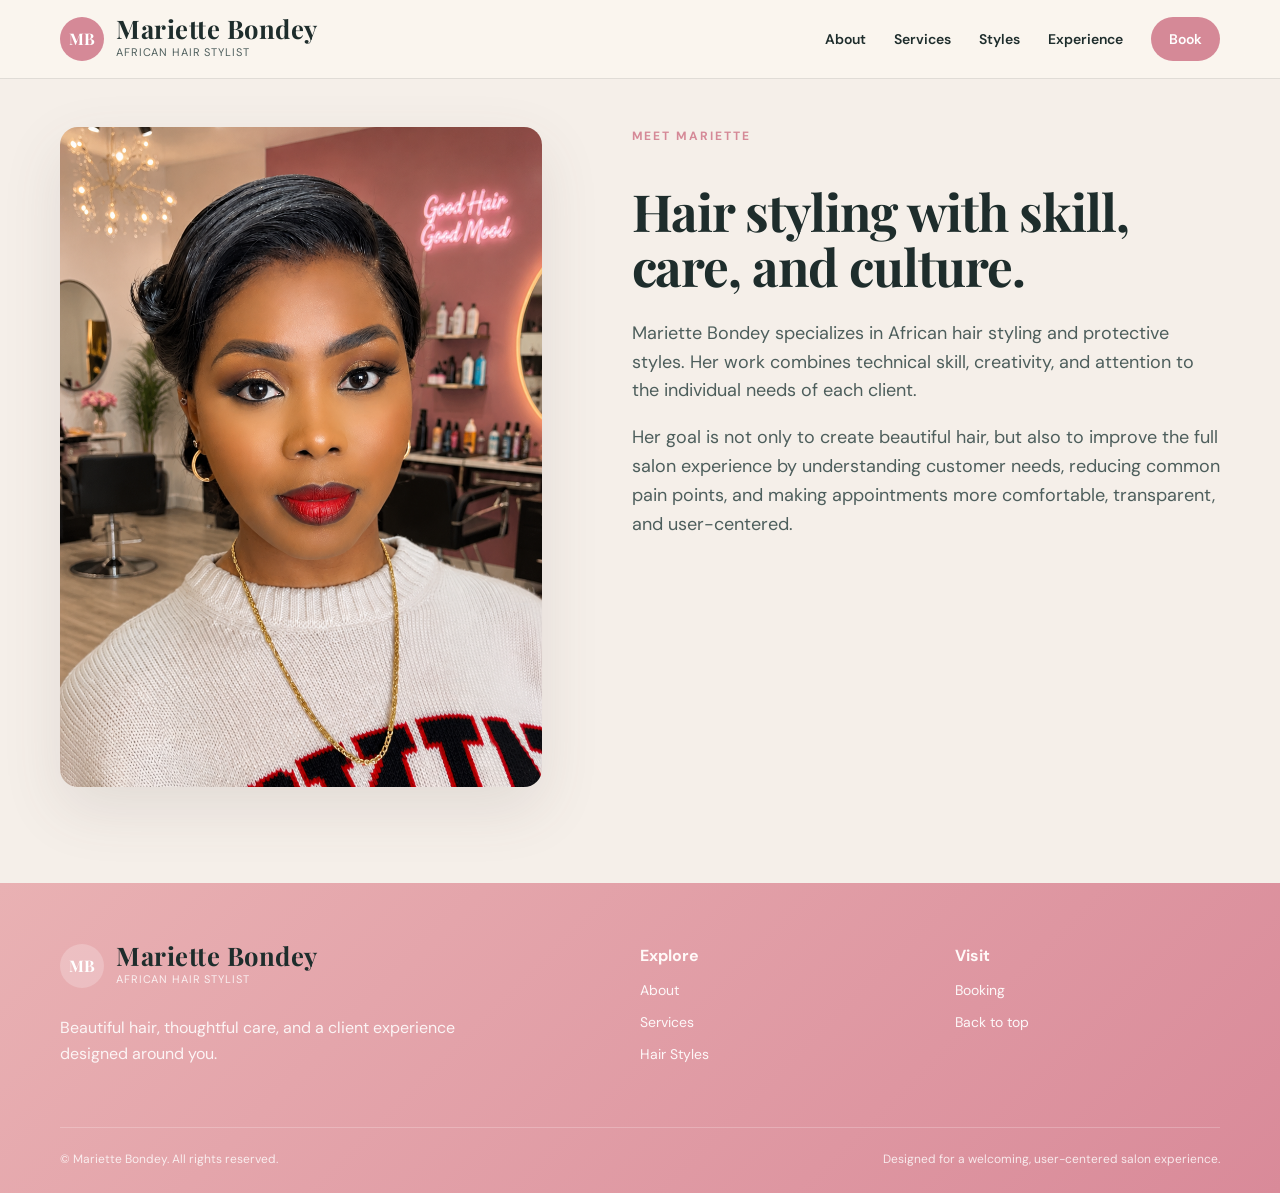
==== about.html @ d4efed8a "Update services layout and website imagery" ====
<!DOCTYPE html>
<html lang="en">
<head>
  <meta charset="UTF-8" />
  <meta name="viewport" content="width=device-width, initial-scale=1.0" />
  <meta name="description" content="About — Mariette Bondey Hair Studio" />
  <title>About — Mariette Bondey</title>
  <link rel="icon" type="image/png" href="favicon.png" />
  <link rel="preconnect" href="https://fonts.googleapis.com">
  <link rel="preconnect" href="https://fonts.gstatic.com" crossorigin>
  <link href="https://fonts.googleapis.com/css2?family=DM+Sans:wght@400;500;600;700&family=Playfair+Display:wght@600;700&display=swap" rel="stylesheet">
  <link rel="stylesheet" href="styles.css" />
</head>
<body>
  <header class="site-header" id="top">
    <div class="container nav-wrap">
      <a class="brand" href="index.html" aria-label="Mariette Bondey home">
        <span class="brand-mark">MB</span>
        <span>
          <strong>Mariette Bondey</strong>
          <small>African Hair Stylist</small>
        </span>
      </a>

      <button class="menu-toggle" aria-label="Open navigation" aria-expanded="false">☰</button>

      <nav class="nav-links" aria-label="Main navigation">
        <a href="about.html">About</a>
        <a href="services.html">Services</a>
        <a href="styles.html">Styles</a>
        <a href="experience.html">Experience</a>
        <a class="nav-cta" href="book.html">Book</a>
      </nav>
    </div>
  </header>

  <main>
 

    <section class="section" id="about">
      <div class="container split about-layout">
        <div class="about-image-wrap">
          <img src="Photo/MBpicture.png" alt="Mariette Bondey portrait" class="about-photo" />
        </div>
        <div>
          <p class="eyebrow">Meet Mariette</p>
          <h2>Hair styling with skill, care, and culture.</h2>
          <div class="body-copy">
            <p>
              Mariette Bondey specializes in African hair styling and protective styles.
              Her work combines technical skill, creativity, and attention to the individual
              needs of each client.
            </p>
            <p>
              Her goal is not only to create beautiful hair, but also to improve the full
              salon experience by understanding customer needs, reducing common pain points,
              and making appointments more comfortable, transparent, and user-centered.
            </p>
          </div>
        </div>
      </div>
    </section>
  </main>

  <footer class="site-footer">
    <div class="container footer-grid">
      <div>
        <a class="brand footer-brand" href="index.html">
          <span class="brand-mark">MB</span>
          <span><strong>Mariette Bondey</strong><small>African Hair Stylist</small></span>
        </a>
        <p>Beautiful hair, thoughtful care, and a client experience designed around you.</p>
      </div>
      <div>
        <strong>Explore</strong>
        <a href="about.html">About</a>
        <a href="services.html">Services</a>
        <a href="styles.html">Hair Styles</a>
      </div>
      <div>
        <strong>Visit</strong>
        <a href="book.html">Booking</a>
        <a href="index.html">Back to top</a>
      </div>
    </div>
    <div class="container copyright">
      <span>© <span id="year"></span> Mariette Bondey. All rights reserved.</span>
      <span>Designed for a welcoming, user-centered salon experience.</span>
    </div>
  </footer>

  <script src="script.js"></script>
</body>
</html>
---- styles.css ----
:root {
  --ink: #1e2d2c;
  --muted: #4d5e5c;
  --cream: #f5efe9;
  --sand: #f2dfe0;
  --rose: #e8b5b8;
  --rose-dark: #d76b7a;
  --pink: #e9b1b3;
  --pink-deep: #d58997;
  --teal: #4ab0a7;
  --teal-deep: #0d756d;
  --green: #124e4d;
  --white: #ffffff;
  --line: rgba(30, 45, 44, 0.12);
  --shadow: 0 22px 60px rgba(87, 70, 72, 0.12);
  --radius: 28px;
}

* { box-sizing: border-box; }
html { scroll-behavior: smooth; }
body {
  margin: 0;
  color: var(--ink);
  background: var(--cream);
  font-family: "DM Sans", sans-serif;
  line-height: 1.6;
}

/* Services page introduction */
.services-intro {
  position: relative;
  display: grid;
  grid-template-columns: 1.05fr .95fr;
  align-items: center;
  min-height: 720px;
  padding: 38px max(5.5vw, 28px) 70px;
  overflow: hidden;
  background: #e9dfd5;
  color: #111;
}
.services-intro-visual {
  align-self: start;
  width: 100%;
  height: 610px;
  background:
    repeating-linear-gradient(132deg, transparent 0 38px, rgba(255,255,255,.52) 39px 60px, transparent 61px 92px),
    linear-gradient(165deg, #8e8981 0 49%, #aaa59b 49% 100%);
  box-shadow: inset 0 -180px 150px rgba(55, 51, 47, .14);
}
.services-intro-copy {
  position: relative;
  z-index: 1;
  width: 118%;
  margin: 115px 0 0 -12%;
  padding: 38px 66px 44px;
  background: rgba(255,255,255,.94);
}
.services-intro-copy h1 {
  margin: 0 0 18px;
  font-family: "Playfair Display", serif;
  font-size: clamp(82px, 12vw, 178px);
  font-weight: 600;
  font-style: italic;
  line-height: .88;
  letter-spacing: -.055em;
}
.services-intro-copy h2 {
  margin: 0 0 26px;
  font-family: "DM Sans", sans-serif;
  font-size: clamp(20px, 2vw, 30px);
  font-weight: 500;
  letter-spacing: 0;
}
.services-intro-copy p {
  max-width: 760px;
  margin: 0;
  font-size: clamp(17px, 1.6vw, 25px);
  line-height: 1.45;
}
a { color: inherit; text-decoration: none; }
button, input, select, textarea { font: inherit; }
button { cursor: pointer; }
img { max-width: 100%; display: block; }

.container {
  width: min(1160px, calc(100% - 40px));
  margin-inline: auto;
}
.section { padding: 48px 0 96px; }

.services-intro {
  display: block;
  overflow: hidden;
  min-height: calc(100vh - 78px);
  padding: 0;
  background: #e9ded3 url("Photo/curly.jpg") center / cover no-repeat;
}
.services-intro-layout {
  position: relative;
  width: min(100%, 2048px);
  min-height: calc(100vh - 78px);
}
.services-intro-visual {
  display: none;
}
.services-intro-panel {
  position: relative;
  z-index: 1;
  width: min(60%, 1120px);
  min-height: 0;
  margin: 140px 4vw 0 auto;
  padding: 28px 62px 34px;
  background: rgba(255,255,255,.96);
}
.services-intro-panel h1 {
  margin: 0 0 24px;
  color: #090909;
  font-family: "Bodoni Moda", "Times New Roman", serif;
  font-size: clamp(86px, 11vw, 160px);
  font-style: italic;
  font-weight: 400;
  line-height: .88;
  letter-spacing: -.075em;
}
.services-intro-panel h2 {
  margin: 0 0 34px;
  color: #151515;
  font-family: "DM Sans", sans-serif;
  font-size: 25px;
  font-weight: 500;
  letter-spacing: 0;
}
.services-intro-panel p {
  max-width: 920px;
  margin: 0;
  color: #292929;
  font-size: 21px;
  line-height: 1.5;
}

.site-header {
  position: sticky;
  top: 0;
  z-index: 100;
  background: rgba(251, 246, 239, 0.9);
  backdrop-filter: blur(16px);
  border-bottom: 1px solid var(--line);
}
.nav-wrap {
  min-height: 78px;
  display: flex;
  align-items: center;
  justify-content: space-between;
}
.brand {
  display: inline-flex;
  gap: 12px;
  align-items: center;
}
.brand-mark {
  width: 44px;
  height: 44px;
  border-radius: 50%;
  display: grid;
  place-items: center;
  background: var(--pink-deep);
  color: var(--white);
  font-family: "Playfair Display", serif;
  font-weight: 700;
}
.brand strong, .brand small { display: block; }
.brand strong {
  font-family: "Playfair Display", serif;
  font-size: clamp(22px, 2vw, 34px);
  line-height: 0.95;
  letter-spacing: 0.02em;
  font-weight: 700;
  text-transform: none;
  color: var(--ink);
}
.brand small {
  font-size: 11px;
  color: var(--muted);
  margin-top: 4px;
  letter-spacing: 0.08em;
  text-transform: uppercase;
}

.nav-links { display: flex; gap: 28px; align-items: center; font-size: 14px; font-weight: 600; }
.nav-links a:hover { color: var(--rose-dark); }
.nav-cta {
  padding: 11px 18px;
  border-radius: 999px;
  background: var(--pink-deep);
  color: white;
}
.nav-cta:hover { color: white !important; background: var(--teal-deep); }
.menu-toggle { display: none; border: 0; background: none; font-size: 26px; }

.hero { padding-top: 72px; }
.hero-grid {
  display: grid;
  grid-template-columns: 1.05fr .95fr;
  gap: 72px;
  align-items: center;
}
.eyebrow {
  margin: 0 0 14px;
  color: var(--pink-deep);
  text-transform: uppercase;
  letter-spacing: .16em;
  font-size: 12px;
  font-weight: 700;
}
.hero h1, h2 {
  font-family: "Playfair Display", serif;
  line-height: 1.08;
  margin: 0;
  letter-spacing: -.02em;
}
.hero h1 { font-size: clamp(48px, 7vw, 82px); max-width: 760px; }
.hero h1 em { color: var(--pink-deep); font-weight: 600; }
h2 { font-size: clamp(36px, 4vw, 56px); }
h3 { margin: 0; font-size: 20px; }
.hero-text { font-size: 19px; max-width: 650px; color: var(--muted); margin: 28px 0; }

.hero-actions { display: flex; flex-wrap: wrap; gap: 14px; }
.btn {
  display: inline-flex;
  align-items: center;
  justify-content: center;
  min-height: 50px;
  padding: 0 22px;
  border-radius: 999px;
  border: 1px solid transparent;
  font-weight: 700;
  transition: .2s ease;
}
.btn-primary { background: var(--pink-deep); color: white; }
.btn-primary:hover { background: var(--teal-deep); transform: translateY(-1px); }
.btn-secondary { border-color: var(--line); background: transparent; }
.btn-secondary:hover { background: white; }
.full { width: 100%; }

.hero-points { display: flex; flex-wrap: wrap; gap: 18px; margin-top: 32px; color: var(--muted); font-size: 14px; }
.hero-visual { position: relative; min-height: 590px; }
.hero-card-main {
  height: 555px;
  border-radius: 180px 180px 30px 30px;
  padding: 18px;
  background: var(--sand);
  box-shadow: var(--shadow);
}
.image-placeholder {
  height: 100%;
  min-height: 260px;
  display: flex;
  flex-direction: column;
  align-items: center;
  justify-content: center;
  gap: 4px;
  border-radius: 22px;
  background:
    radial-gradient(circle at 30% 20%, rgba(255,255,255,.55), transparent 30%),
    linear-gradient(145deg, #d8b6a7, #8f645a);
  color: white;
  text-align: center;
  padding: 20px;
}
.image-placeholder.large {
  border-radius: 160px 160px 20px 20px;
}
.image-placeholder span { font-weight: 700; }
.image-placeholder small { opacity: .85; }
.floating-card {
  position: absolute;
  right: -18px;
  bottom: 35px;
  width: 250px;
  padding: 20px;
  border-radius: 20px;
  background: white;
  box-shadow: var(--shadow);
}
.floating-card strong, .floating-card span { display: block; }
.floating-card span { color: var(--muted); font-size: 13px; margin-top: 5px; }

.intro-strip { padding: 30px 0; border-top: 1px solid var(--line); border-bottom: 1px solid var(--line); }
.stats { display: grid; grid-template-columns: repeat(4, 1fr); gap: 24px; }
.stats div { padding: 14px 24px; border-right: 1px solid var(--line); }
.stats div:last-child { border: 0; }
.stats strong, .stats span { display: block; }
.stats strong { font-family: "Playfair Display", serif; font-size: 24px; }
.stats span { color: var(--muted); font-size: 13px; margin-top: 4px; }

.split { display: grid; grid-template-columns: .9fr 1.1fr; gap: 90px; }
.about-image-wrap {
  display: flex;
  align-items: center;
  justify-content: center;
  margin-top: 0;
}
.about-photo {
  width: min(100%, 760px);
  height: 660px;
  object-fit: cover;
  object-position: center 18%;
  border-radius: 18px;
  box-shadow: var(--shadow);
}
#about .eyebrow,
#about h2 {
  margin-top: 0;
}
#about .about-layout > div:last-child {
  display: flex;
  flex-direction: column;
  gap: 24px;
}
.body-copy { font-size: 18px; color: var(--muted); }
.body-copy p:first-child { margin-top: 0; }

.soft-bg { background: #f5ece3; }
.section-heading {
  display: flex;
  align-items: end;
  justify-content: space-between;
  gap: 40px;
  margin-bottom: 48px;
}
.section-heading > p { max-width: 450px; color: var(--muted); }

.service-grid {
  display: grid;
  grid-template-columns: repeat(3, 1fr);
  gap: 18px;
}
.service-card {
  padding: 28px;
  background: var(--cream);
  border: 1px solid var(--line);
  border-radius: 22px;
  transition: .2s ease;
}
.service-card:hover { transform: translateY(-4px); box-shadow: 0 15px 40px rgba(80, 50, 40, .08); }
.service-number { color: var(--pink-deep); font-size: 12px; font-weight: 700; letter-spacing: .12em; }
.service-card h3 { font-family: "Playfair Display", serif; font-size: 26px; margin-top: 22px; }
.service-card p { color: var(--muted); }
.service-menu-grid {
  grid-template-columns: repeat(2, minmax(0, 1fr));
  gap: 52px 32px;
  width: min(100%, 940px);
  margin-inline: auto;
  align-items: start;
}
.service-menu-grid .service-card {
  align-self: start;
  padding: 34px 34px 42px;
  border: 0;
  border-radius: 0;
  background: rgba(255, 255, 255, .9);
}
.service-menu-grid .service-card h3 {
  margin: 0 0 34px;
  padding-bottom: 16px;
  border-bottom: 1px solid var(--ink);
  font-family: "DM Sans", sans-serif;
  font-size: clamp(24px, 2.2vw, 32px);
  font-weight: 500;
}
.service-menu-grid .service-card:hover { transform: none; }
.service-photo {
  width: min(78%, 340px);
  aspect-ratio: 1 / 1;
  margin: 0 auto 34px;
  object-fit: cover;
  object-position: center;
}
.service-menu-grid .service-price {
  margin: 0;
  color: var(--ink);
  font-size: 20px;
  letter-spacing: .01em;
}
.service-price span,
.service-options span { margin-inline: .2em; }
.service-options {
  display: grid;
  gap: 18px;
}
.service-menu-grid .service-options p {
  margin: 0;
  color: var(--ink);
  font-size: 20px;
  letter-spacing: .01em;
}
.text-link {
  border: 0;
  padding: 0;
  background: none;
  color: var(--pink-deep);
  font-weight: 700;
}

.filter-row { display: flex; gap: 8px; flex-wrap: wrap; }
.filter {
  border: 1px solid var(--line);
  background: transparent;
  border-radius: 999px;
  padding: 9px 15px;
}
.filter.active { background: var(--pink-deep); color: white; }
.gallery-grid {
  display: grid;
  grid-template-columns: repeat(3, 1fr);
  grid-auto-rows: 280px;
  gap: 16px;
}
.gallery-item { margin: 0; position: relative; overflow: hidden; border-radius: 24px; }
.gallery-item.tall { grid-row: span 2; }
.gallery-item .image-placeholder { min-height: 100%; border-radius: 24px; transition: .3s ease; }
.gallery-item:nth-child(2) .image-placeholder,
.gallery-item:nth-child(5) .image-placeholder { background: linear-gradient(145deg, #c0a692, #66504a); }
.gallery-item:nth-child(3) .image-placeholder,
.gallery-item:nth-child(6) .image-placeholder { background: linear-gradient(145deg, #c89686, #704b42); }
.gallery-item:nth-child(4) .image-placeholder { background: linear-gradient(145deg, #a89279, #4f493c); }
.gallery-item:hover .image-placeholder { transform: scale(1.025); }
.gallery-item figcaption {
  position: absolute;
  left: 16px;
  bottom: 16px;
  padding: 8px 12px;
  border-radius: 999px;
  background: rgba(255,255,255,.92);
  font-weight: 700;
  font-size: 13px;
}
.gallery-item.hidden { display: none; }

.dark-section { background: linear-gradient(135deg, #1f3f3b 0%, #123f3d 100%); color: var(--cream); }
.eyebrow.light { color: #f3c9ce; }
.experience-grid { display: grid; grid-template-columns: .9fr 1.1fr; gap: 90px; }
.experience-grid > div:first-child > p:last-child { color: #c8bdb9; max-width: 520px; margin-top: 25px; }
.timeline { border-top: 1px solid rgba(255,255,255,.2); }
.timeline article {
  display: grid;
  grid-template-columns: 50px 1fr;
  gap: 18px;
  padding: 28px 0;
  border-bottom: 1px solid rgba(255,255,255,.2);
}
.timeline article > span { color: #f4c3ca; font-size: 12px; font-weight: 700; }
.timeline h3 { font-family: "Playfair Display", serif; font-size: 26px; }
.timeline p { color: #c8bdb9; margin-bottom: 0; }

.care-grid { display: grid; grid-template-columns: repeat(4, 1fr); gap: 16px; }
.care-grid article {
  padding: 24px;
  border-radius: 22px;
  border: 1px solid var(--line);
  background: white;
}
.care-icon {
  width: 46px; height: 46px; display: grid; place-items: center;
  border-radius: 14px; background: var(--sand); color: var(--rose-dark);
  font-weight: 700; margin-bottom: 20px;
}
.care-grid p { color: var(--muted); font-size: 14px; }
.care-grid strong { color: var(--ink); }

.testimonial-section { background: var(--sand); }
.testimonial-wrap { display: grid; grid-template-columns: 1fr 1fr; gap: 70px; align-items: center; }
.testimonial-card {
  border-radius: 28px;
  background: white;
  padding: 34px;
  box-shadow: var(--shadow);
}
.stars { letter-spacing: 5px; color: var(--pink-deep); }
blockquote {
  margin: 18px 0;
  font-family: "Playfair Display", serif;
  font-size: 25px;
  line-height: 1.4;
}
.testimonial-card p { color: var(--muted); }

.review-card-grid {
  display: grid;
  grid-template-columns: repeat(4, 1fr);
  gap: 20px;
}

.review-card {
  background: var(--white);
  border: 1px solid var(--line);
  border-radius: 24px;
  overflow: hidden;
  box-shadow: 0 12px 30px rgba(50, 30, 20, 0.06);
}

.review-card img {
  width: 100%;
  height: 260px;
  object-fit: cover;
}

.review-card-body {
  padding: 20px 18px 22px;
}

.review-card-body p {
  margin: 10px 0 0;
  color: var(--muted);
  font-size: 15px;
  line-height: 1.6;
}

.booking-grid { display: grid; grid-template-columns: .8fr 1.2fr; gap: 80px; }
.booking-grid > div > p { color: var(--muted); }
.contact-details { margin-top: 32px; padding-top: 20px; border-top: 1px solid var(--line); }
.contact-details p { margin: 8px 0; font-size: 14px; }
.booking-form {
  background: white;
  padding: 32px;
  border-radius: 28px;
  border: 1px solid var(--line);
  box-shadow: 0 15px 50px rgba(50,30,20,.07);
}
.form-row { display: grid; grid-template-columns: 1fr 1fr; gap: 16px; }
label { display: block; font-size: 13px; font-weight: 700; margin-bottom: 16px; }
input, select, textarea {
  width: 100%;
  margin-top: 7px;
  border: 1px solid var(--line);
  border-radius: 14px;
  padding: 13px 14px;
  background: #fffdf9;
  color: var(--ink);
  outline: none;
}
input:focus, select:focus, textarea:focus { border-color: var(--rose-dark); box-shadow: 0 0 0 3px rgba(142,79,69,.08); }
textarea { resize: vertical; }
.form-note, .form-status { font-size: 12px; color: var(--muted); text-align: center; }
.form-status { color: var(--green); font-weight: 700; min-height: 18px; }

.site-footer { background: linear-gradient(135deg, #e9b1b3 0%, #d98a99 100%); color: #fff9f8; padding: 60px 0 24px; }
.footer-grid { display: grid; grid-template-columns: 2fr 1fr 1fr; gap: 50px; }
.footer-grid > div { display: flex; flex-direction: column; gap: 10px; }
.footer-grid p { max-width: 460px; color: rgba(255,255,255,0.88); }
.footer-grid a:not(.brand) { color: rgba(255,255,255,0.93); font-size: 14px; }
.footer-brand .brand-mark { background: rgba(255,255,255,0.22); color: var(--white); }
.footer-brand small { color: rgba(255,255,255,0.82); }
.copyright {
  margin-top: 45px;
  padding-top: 22px;
  border-top: 1px solid rgba(255,255,255,.22);
  display: flex;
  justify-content: space-between;
  gap: 20px;
  color: rgba(255,255,255,0.8);
  font-size: 12px;
}

dialog {
  width: min(540px, calc(100% - 32px));
  border: 0;
  border-radius: 24px;
  padding: 34px;
  color: var(--ink);
  box-shadow: var(--shadow);
}
dialog::backdrop { background: rgba(20, 14, 12, .55); backdrop-filter: blur(4px); }
.dialog-close {
  position: absolute; right: 18px; top: 14px;
  border: 0; background: none; font-size: 30px; color: var(--muted);
}
dialog p:not(.eyebrow) { color: var(--muted); }

@media (max-width: 980px) {
  .services-intro-layout { min-height: 620px; }
  .services-intro-visual { width: 72%; height: 430px; }
  .services-intro-panel { width: 72%; min-height: 0; padding: 28px 42px 34px; }
  .services-intro-panel h1 { font-size: clamp(80px, 15vw, 132px); }
  .services-intro-panel h2 { margin-bottom: 30px; font-size: 23px; }
  .services-intro-panel p { font-size: 18px; }
  .hero-grid, .split, .experience-grid, .testimonial-wrap, .booking-grid { grid-template-columns: 1fr; gap: 50px; }
  .service-grid { grid-template-columns: repeat(2, 1fr); }
  .care-grid { grid-template-columns: repeat(2, 1fr); }
  .review-card-grid { grid-template-columns: repeat(2, 1fr); }
  .hero-visual { min-height: 500px; }
  .hero-card-main { height: 470px; }
  .stats { grid-template-columns: repeat(2, 1fr); }
  .stats div:nth-child(2) { border-right: 0; }
  .gallery-grid { grid-template-columns: repeat(2, 1fr); }
  .section-heading { align-items: flex-start; flex-direction: column; }
}

@media (max-width: 760px) {
  .services-intro { min-height: calc(100vh - 78px); padding: 0 0 36px; background-position: 58% center; }
  .services-intro-layout { min-height: calc(100vh - 78px); padding-top: 46vh; }
  .services-intro-visual { display: none; }
  .services-intro-panel {
    width: calc(100% - 20px);
    min-height: 0;
    margin: 0 12px 0 auto;
    padding: 28px 24px 32px;
  }
  .services-intro-panel h1 { font-size: clamp(64px, 20vw, 100px); }
  .services-intro-panel h2 { margin-bottom: 22px; font-size: 20px; }
  .services-intro-panel p { font-size: 17px; }
  .section { padding: 72px 0; }
  .menu-toggle { display: block; }
  .nav-links {
    display: none;
    position: absolute;
    left: 20px; right: 20px; top: 70px;
    padding: 18px;
    border: 1px solid var(--line);
    border-radius: 18px;
    background: var(--cream);
    box-shadow: var(--shadow);
    flex-direction: column;
    align-items: stretch;
  }
  .nav-links.open { display: flex; }
  .nav-links a { padding: 7px 0; }
  .nav-cta { text-align: center; padding: 10px !important; }
  .hero { padding-top: 48px; }
  .hero h1 { font-size: 50px; }
  .hero-visual { min-height: 420px; }
  .hero-card-main { height: 400px; border-radius: 120px 120px 24px 24px; }
  .image-placeholder.large { border-radius: 110px 110px 18px 18px; }
  .floating-card { right: 10px; bottom: 0; }
  .service-grid, .care-grid, .gallery-grid, .footer-grid, .review-card-grid { grid-template-columns: 1fr; }
  .service-menu-grid { grid-template-columns: 1fr; gap: 28px; }
  .service-menu-grid .service-card { padding: 26px 24px 32px; }
  .service-photo { width: min(86%, 340px); }
  .gallery-item.tall { grid-row: span 1; }
  .gallery-grid { grid-auto-rows: 330px; }
  .form-row { grid-template-columns: 1fr; gap: 0; }
  .copyright { flex-direction: column; }
}

@media (max-width: 520px) {
  .container { width: min(100% - 28px, 1160px); }
  .hero h1 { font-size: 42px; }
  .stats { grid-template-columns: 1fr; }
  .stats div { border-right: 0; border-bottom: 1px solid var(--line); }
  .stats div:last-child { border-bottom: 0; }
  .hero-card-main { height: 350px; }
  .hero-visual { min-height: 390px; }
  .floating-card { width: 220px; }
}
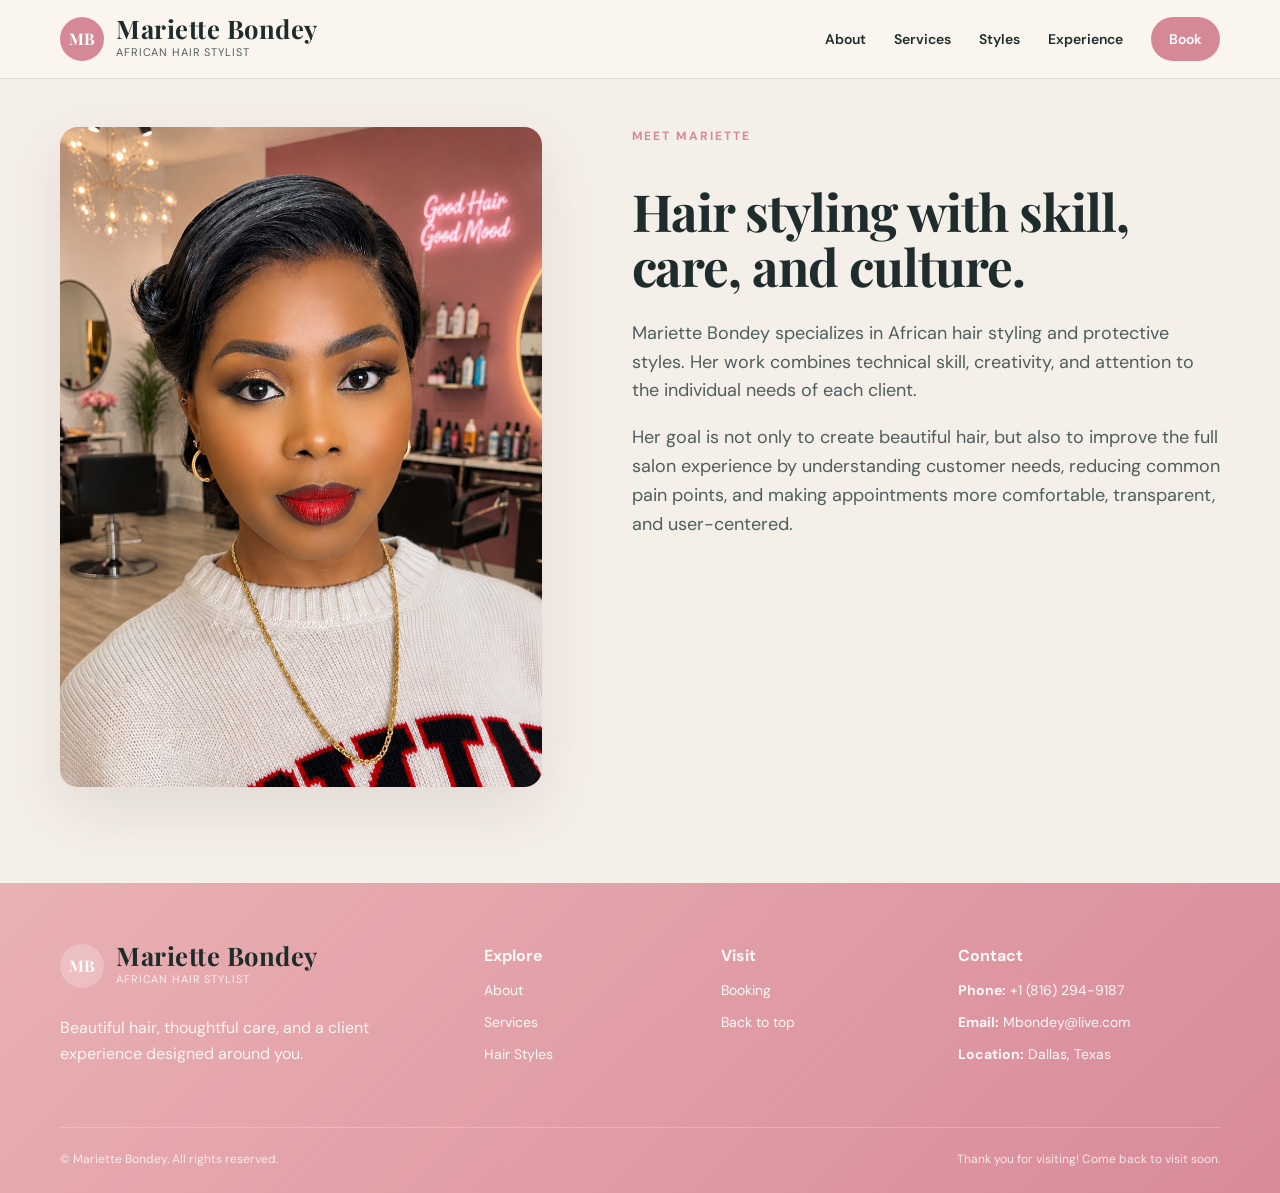
==== commit aae2f653: "Enhance reviews and update site imagery" ====
--- a/about.html
+++ b/about.html
@@ -82,10 +82,16 @@
         <a href="book.html">Booking</a>
         <a href="index.html">Back to top</a>
       </div>
+      <div class="footer-contact">
+        <strong>Contact</strong>
+        <a href="tel:+18162949187"><strong>Phone:</strong> +1 (816) 294-9187</a>
+        <a href="mailto:Mbondey@live.com"><strong>Email:</strong> Mbondey@live.com</a>
+        <span><strong>Location:</strong> Dallas, Texas</span>
+      </div>
     </div>
     <div class="container copyright">
       <span>© <span id="year"></span> Mariette Bondey. All rights reserved.</span>
-      <span>Designed for a welcoming, user-centered salon experience.</span>
+      <span>Thank you for visiting! Come back to visit soon.</span>
     </div>
   </footer>
 
--- a/styles.css
+++ b/styles.css
@@ -197,7 +197,7 @@
 .nav-cta:hover { color: white !important; background: var(--teal-deep); }
 .menu-toggle { display: none; border: 0; background: none; font-size: 26px; }
 
-.hero { padding-top: 72px; }
+.hero.section { padding-top: 1rem; }
 .hero-grid {
   display: grid;
   grid-template-columns: 1.05fr .95fr;
@@ -218,7 +218,7 @@
   margin: 0;
   letter-spacing: -.02em;
 }
-.hero h1 { font-size: clamp(48px, 7vw, 82px); max-width: 760px; }
+.hero h1 { font-size: clamp(44px, 6vw, 70px); max-width: 760px; }
 .hero h1 em { color: var(--pink-deep); font-weight: 600; }
 h2 { font-size: clamp(36px, 4vw, 56px); }
 h3 { margin: 0; font-size: 20px; }
@@ -250,6 +250,13 @@
   padding: 18px;
   background: var(--sand);
   box-shadow: var(--shadow);
+}
+.hero-photo {
+  width: 100%;
+  height: 100%;
+  border-radius: 160px 160px 20px 20px;
+  object-fit: cover;
+  object-position: center top;
 }
 .image-placeholder {
   height: 100%;
@@ -272,19 +279,6 @@
 }
 .image-placeholder span { font-weight: 700; }
 .image-placeholder small { opacity: .85; }
-.floating-card {
-  position: absolute;
-  right: -18px;
-  bottom: 35px;
-  width: 250px;
-  padding: 20px;
-  border-radius: 20px;
-  background: white;
-  box-shadow: var(--shadow);
-}
-.floating-card strong, .floating-card span { display: block; }
-.floating-card span { color: var(--muted); font-size: 13px; margin-top: 5px; }
-
 .intro-strip { padding: 30px 0; border-top: 1px solid var(--line); border-bottom: 1px solid var(--line); }
 .stats { display: grid; grid-template-columns: repeat(4, 1fr); gap: 24px; }
 .stats div { padding: 14px 24px; border-right: 1px solid var(--line); }
@@ -376,6 +370,7 @@
   object-fit: cover;
   object-position: center;
 }
+.service-photo.hair-focus { object-position: center top; }
 .service-menu-grid .service-price {
   margin: 0;
   color: var(--ink);
@@ -469,21 +464,82 @@
 .care-grid strong { color: var(--ink); }
 
 .testimonial-section { background: var(--sand); }
-.testimonial-wrap { display: grid; grid-template-columns: 1fr 1fr; gap: 70px; align-items: center; }
+.testimonial-wrap { display: grid; grid-template-columns: 1fr 1fr; gap: 70px; align-items: center; perspective: 1200px; }
 .testimonial-card {
+  --review-bg: #ffffff;
+  --review-text: var(--ink);
+  --review-muted: var(--muted);
+  --review-accent: var(--pink-deep);
+  --review-control: var(--cream);
   border-radius: 28px;
-  background: white;
+  background: var(--review-bg);
+  color: var(--review-text);
   padding: 34px;
   box-shadow: var(--shadow);
+  transform: rotateY(0deg);
+  transform-style: preserve-3d;
+  transition: transform .5s ease, background-color .35s ease, color .35s ease;
+  backface-visibility: hidden;
+}
+.testimonial-card.review-theme-1 {
+  --review-bg: #f8dfe3;
+  --review-text: #503137;
+  --review-muted: #704c53;
+  --review-accent: #bd5f70;
+  --review-control: #fff5f6;
+}
+.testimonial-card.review-theme-2 {
+  --review-bg: #174f4c;
+  --review-text: #fff9f8;
+  --review-muted: #d9ece9;
+  --review-accent: #f3b8c2;
+  --review-control: #276460;
+}
+.testimonial-card.review-theme-3 {
+  --review-bg: #f1dfca;
+  --review-text: #3f3128;
+  --review-muted: #695648;
+  --review-accent: #c66578;
+  --review-control: #fff7ee;
 }
 .stars { letter-spacing: 5px; color: var(--pink-deep); }
+.testimonial-card .stars { color: var(--review-accent); }
 blockquote {
   margin: 18px 0;
   font-family: "Playfair Display", serif;
   font-size: 25px;
   line-height: 1.4;
 }
-.testimonial-card p { color: var(--muted); }
+.testimonial-card p { color: var(--review-muted); }
+.testimonial-card.is-changing { transform: rotateY(90deg); }
+.testimonial-controls { display: flex; align-items: center; justify-content: space-between; gap: 16px; margin-top: 24px; }
+.testimonial-controls > button {
+  width: 40px;
+  height: 40px;
+  border: 1px solid var(--line);
+  border-radius: 50%;
+  background: var(--review-control);
+  color: var(--review-text);
+  cursor: pointer;
+  font-size: 20px;
+}
+.testimonial-controls > button:hover { filter: brightness(.96); }
+.testimonial-dots { display: flex; justify-content: center; gap: 8px; }
+.testimonial-dot {
+  width: 9px;
+  height: 9px;
+  padding: 0;
+  border: 0;
+  border-radius: 50%;
+  background: var(--review-accent);
+  cursor: pointer;
+  opacity: .45;
+}
+.testimonial-dot.active { opacity: 1; background: var(--review-accent); transform: scale(1.2); }
+
+@media (prefers-reduced-motion: reduce) {
+  .testimonial-card { transition: none; }
+}
 
 .review-card-grid {
   display: grid;
@@ -504,6 +560,7 @@
   height: 260px;
   object-fit: cover;
 }
+.review-card img.hair-focus { object-position: center top; }
 
 .review-card-body {
   padding: 20px 18px 22px;
@@ -545,10 +602,11 @@
 .form-status { color: var(--green); font-weight: 700; min-height: 18px; }
 
 .site-footer { background: linear-gradient(135deg, #e9b1b3 0%, #d98a99 100%); color: #fff9f8; padding: 60px 0 24px; }
-.footer-grid { display: grid; grid-template-columns: 2fr 1fr 1fr; gap: 50px; }
+.footer-grid { display: grid; grid-template-columns: 2fr 1fr 1fr 1.4fr; gap: 50px; }
 .footer-grid > div { display: flex; flex-direction: column; gap: 10px; }
 .footer-grid p { max-width: 460px; color: rgba(255,255,255,0.88); }
 .footer-grid a:not(.brand) { color: rgba(255,255,255,0.93); font-size: 14px; }
+.footer-contact span { color: rgba(255,255,255,0.93); font-size: 14px; }
 .footer-brand .brand-mark { background: rgba(255,255,255,0.22); color: var(--white); }
 .footer-brand small { color: rgba(255,255,255,0.82); }
 .copyright {
@@ -630,8 +688,8 @@
   .hero h1 { font-size: 50px; }
   .hero-visual { min-height: 420px; }
   .hero-card-main { height: 400px; border-radius: 120px 120px 24px 24px; }
+  .hero-photo { border-radius: 110px 110px 18px 18px; }
   .image-placeholder.large { border-radius: 110px 110px 18px 18px; }
-  .floating-card { right: 10px; bottom: 0; }
   .service-grid, .care-grid, .gallery-grid, .footer-grid, .review-card-grid { grid-template-columns: 1fr; }
   .service-menu-grid { grid-template-columns: 1fr; gap: 28px; }
   .service-menu-grid .service-card { padding: 26px 24px 32px; }
@@ -650,5 +708,4 @@
   .stats div:last-child { border-bottom: 0; }
   .hero-card-main { height: 350px; }
   .hero-visual { min-height: 390px; }
-  .floating-card { width: 220px; }
-}
+}
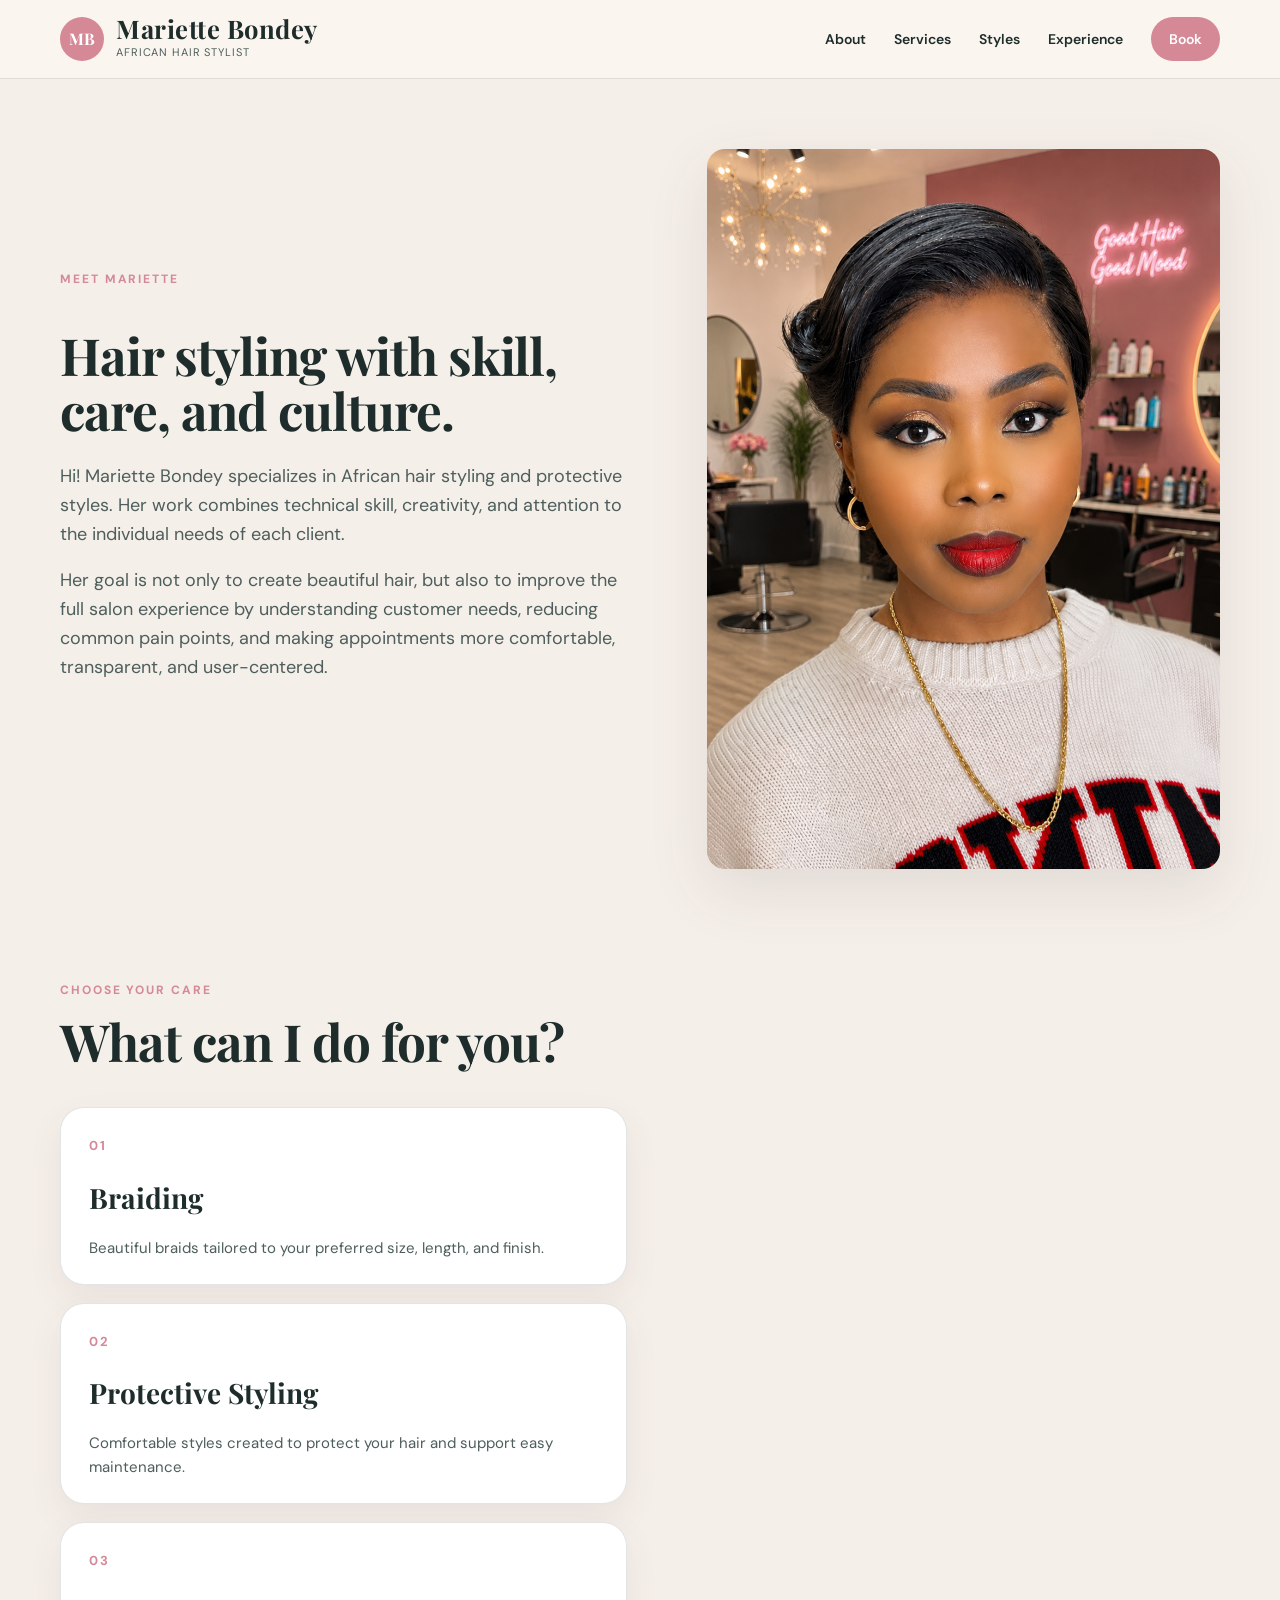
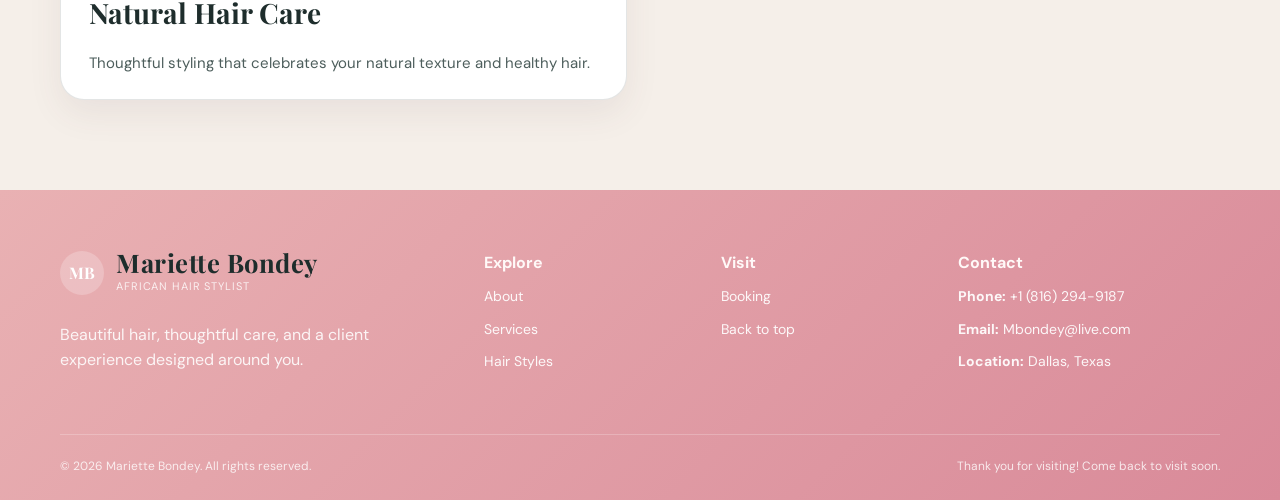
==== commit 52952c56: "Add interactive About page portrait story" ====
--- a/about.html
+++ b/about.html
@@ -35,18 +35,14 @@
   </header>
 
   <main>
- 
-
-    <section class="section" id="about">
-      <div class="container split about-layout">
-        <div class="about-image-wrap">
-          <img src="Photo/MBpicture.png" alt="Mariette Bondey portrait" class="about-photo" />
-        </div>
-        <div>
+    <div class="container about-scroll-layout">
+      <section class="about-scroll-panel about-intro" id="about">
+        <div class="about-copy">
           <p class="eyebrow">Meet Mariette</p>
           <h2>Hair styling with skill, care, and culture.</h2>
           <div class="body-copy">
             <p>
+              Hi!
               Mariette Bondey specializes in African hair styling and protective styles.
               Her work combines technical skill, creativity, and attention to the individual
               needs of each client.
@@ -58,8 +54,41 @@
             </p>
           </div>
         </div>
-      </div>
-    </section>
+      </section>
+
+      <aside class="about-portrait-column" aria-label="Mariette portrait card">
+        <div class="about-image-wrap about-help-portrait" id="aboutPortrait" role="button" tabindex="0" aria-label="Flip Mariette's portrait card" aria-pressed="false">
+          <div class="about-image-flipper">
+            <img src="Photo/MBpicture.png" alt="Mariette Bondey in her salon" class="about-photo about-photo-front" />
+            <img src="Photo/mbafrican.jpeg" alt="Mariette Bondey wearing a vibrant African-print outfit" class="about-photo about-photo-back" />
+          </div>
+        </div>
+      </aside>
+
+      <section class="about-scroll-panel about-help" id="aboutHelp">
+        <div class="about-help-copy">
+          <p class="eyebrow">Choose your care</p>
+          <h2>What can I do for you?</h2>
+          <div class="about-service-cards">
+            <a href="services.html" class="about-service-card">
+              <span>01</span>
+              <h3>Braiding</h3>
+              <p>Beautiful braids tailored to your preferred size, length, and finish.</p>
+            </a>
+            <a href="services.html" class="about-service-card">
+              <span>02</span>
+              <h3>Protective Styling</h3>
+              <p>Comfortable styles created to protect your hair and support easy maintenance.</p>
+            </a>
+            <a href="services.html" class="about-service-card">
+              <span>03</span>
+              <h3>Natural Hair Care</h3>
+              <p>Thoughtful styling that celebrates your natural texture and healthy hair.</p>
+            </a>
+          </div>
+        </div>
+      </section>
+    </div>
   </main>
 
   <footer class="site-footer">
--- a/styles.css
+++ b/styles.css
@@ -288,31 +288,91 @@
 .stats span { color: var(--muted); font-size: 13px; margin-top: 4px; }
 
 .split { display: grid; grid-template-columns: .9fr 1.1fr; gap: 90px; }
-.about-image-wrap {
+.about-scroll-layout {
+  display: grid;
+  grid-template-columns: 1.05fr .95fr;
+  grid-template-rows: auto auto;
+  column-gap: 80px;
+}
+.about-scroll-panel {
+  min-height: calc(100vh - 88px);
+  padding: 90px 0;
   display: flex;
   align-items: center;
-  justify-content: center;
+}
+.about-intro { grid-column: 1; grid-row: 1; }
+.about-help { grid-column: 1; grid-row: 2; }
+.about-portrait-column {
+  grid-column: 2;
+  grid-row: 1 / span 2;
+  position: relative;
+}
+.about-image-wrap {
+  width: 100%;
+  height: 660px;
   margin-top: 0;
-}
+  perspective: 1400px;
+}
+.about-image-flipper {
+  position: relative;
+  width: 100%;
+  height: 100%;
+  transform-style: preserve-3d;
+  transition: transform 1s cubic-bezier(.2, .7, .2, 1);
+}
+.about-image-wrap.is-flipped .about-image-flipper {
+  transform: rotateY(180deg);
+}
+.about-help-portrait { cursor: pointer; outline: none; }
+.about-portrait-column .about-help-portrait {
+  position: sticky;
+  top: 105px;
+  margin: 70px 0;
+}
+.about-help-portrait:focus-visible { border-radius: 18px; box-shadow: 0 0 0 4px rgba(213, 137, 151, .45); }
 .about-photo {
-  width: min(100%, 760px);
-  height: 660px;
+  position: absolute;
+  inset: 0;
+  width: 100%;
+  height: 100%;
   object-fit: cover;
   object-position: center 18%;
   border-radius: 18px;
   box-shadow: var(--shadow);
-}
+  backface-visibility: hidden;
+  -webkit-backface-visibility: hidden;
+}
+.about-photo-back { transform: rotateY(180deg); object-position: center 20%; }
 #about .eyebrow,
 #about h2 {
   margin-top: 0;
 }
-#about .about-layout > div:last-child {
+#about .about-copy {
   display: flex;
   flex-direction: column;
   gap: 24px;
 }
 .body-copy { font-size: 18px; color: var(--muted); }
 .body-copy p:first-child { margin-top: 0; }
+.about-help-copy { text-align: left; }
+.about-help h2 { margin-bottom: 38px; }
+.about-service-cards { display: grid; grid-template-columns: 1fr; gap: 18px; text-align: left; }
+.about-service-card {
+  display: block;
+  min-height: 0;
+  padding: 24px 28px;
+  border: 1px solid var(--line);
+  border-radius: 24px;
+  background: var(--white);
+  color: var(--ink);
+  box-shadow: 0 14px 34px rgba(87, 70, 72, .08);
+  transition: transform .25s ease, box-shadow .25s ease, background-color .25s ease;
+}
+.about-service-card:hover { transform: translateY(-6px); box-shadow: var(--shadow); background: #fff9f8; }
+.about-service-card > span { color: var(--pink-deep); font-size: 13px; font-weight: 700; letter-spacing: .14em; }
+.about-service-card h3 { margin-top: 18px; font-family: "Playfair Display", serif; font-size: 28px; }
+.about-service-card p { margin-bottom: 0; color: var(--muted); font-size: 15px; }
+.about-help-portrait { height: 720px; }
 
 .soft-bg { background: #f5ece3; }
 .section-heading {
@@ -645,6 +705,13 @@
   .hero-grid, .split, .experience-grid, .testimonial-wrap, .booking-grid { grid-template-columns: 1fr; gap: 50px; }
   .service-grid { grid-template-columns: repeat(2, 1fr); }
   .care-grid { grid-template-columns: repeat(2, 1fr); }
+  .about-scroll-layout { grid-template-columns: 1fr; }
+  .about-intro { grid-column: 1; grid-row: 1; }
+  .about-portrait-column { grid-column: 1; grid-row: 2; min-height: 620px; }
+  .about-help { grid-column: 1; grid-row: 3; }
+  .about-scroll-panel { min-height: auto; padding: 72px 0; }
+  .about-portrait-column .about-help-portrait { top: 90px; margin: 0; }
+  .about-help-portrait { height: 620px; }
   .review-card-grid { grid-template-columns: repeat(2, 1fr); }
   .hero-visual { min-height: 500px; }
   .hero-card-main { height: 470px; }
@@ -668,6 +735,7 @@
   .services-intro-panel h2 { margin-bottom: 22px; font-size: 20px; }
   .services-intro-panel p { font-size: 17px; }
   .section { padding: 72px 0; }
+  .about-image-wrap { height: 520px; }
   .menu-toggle { display: block; }
   .nav-links {
     display: none;
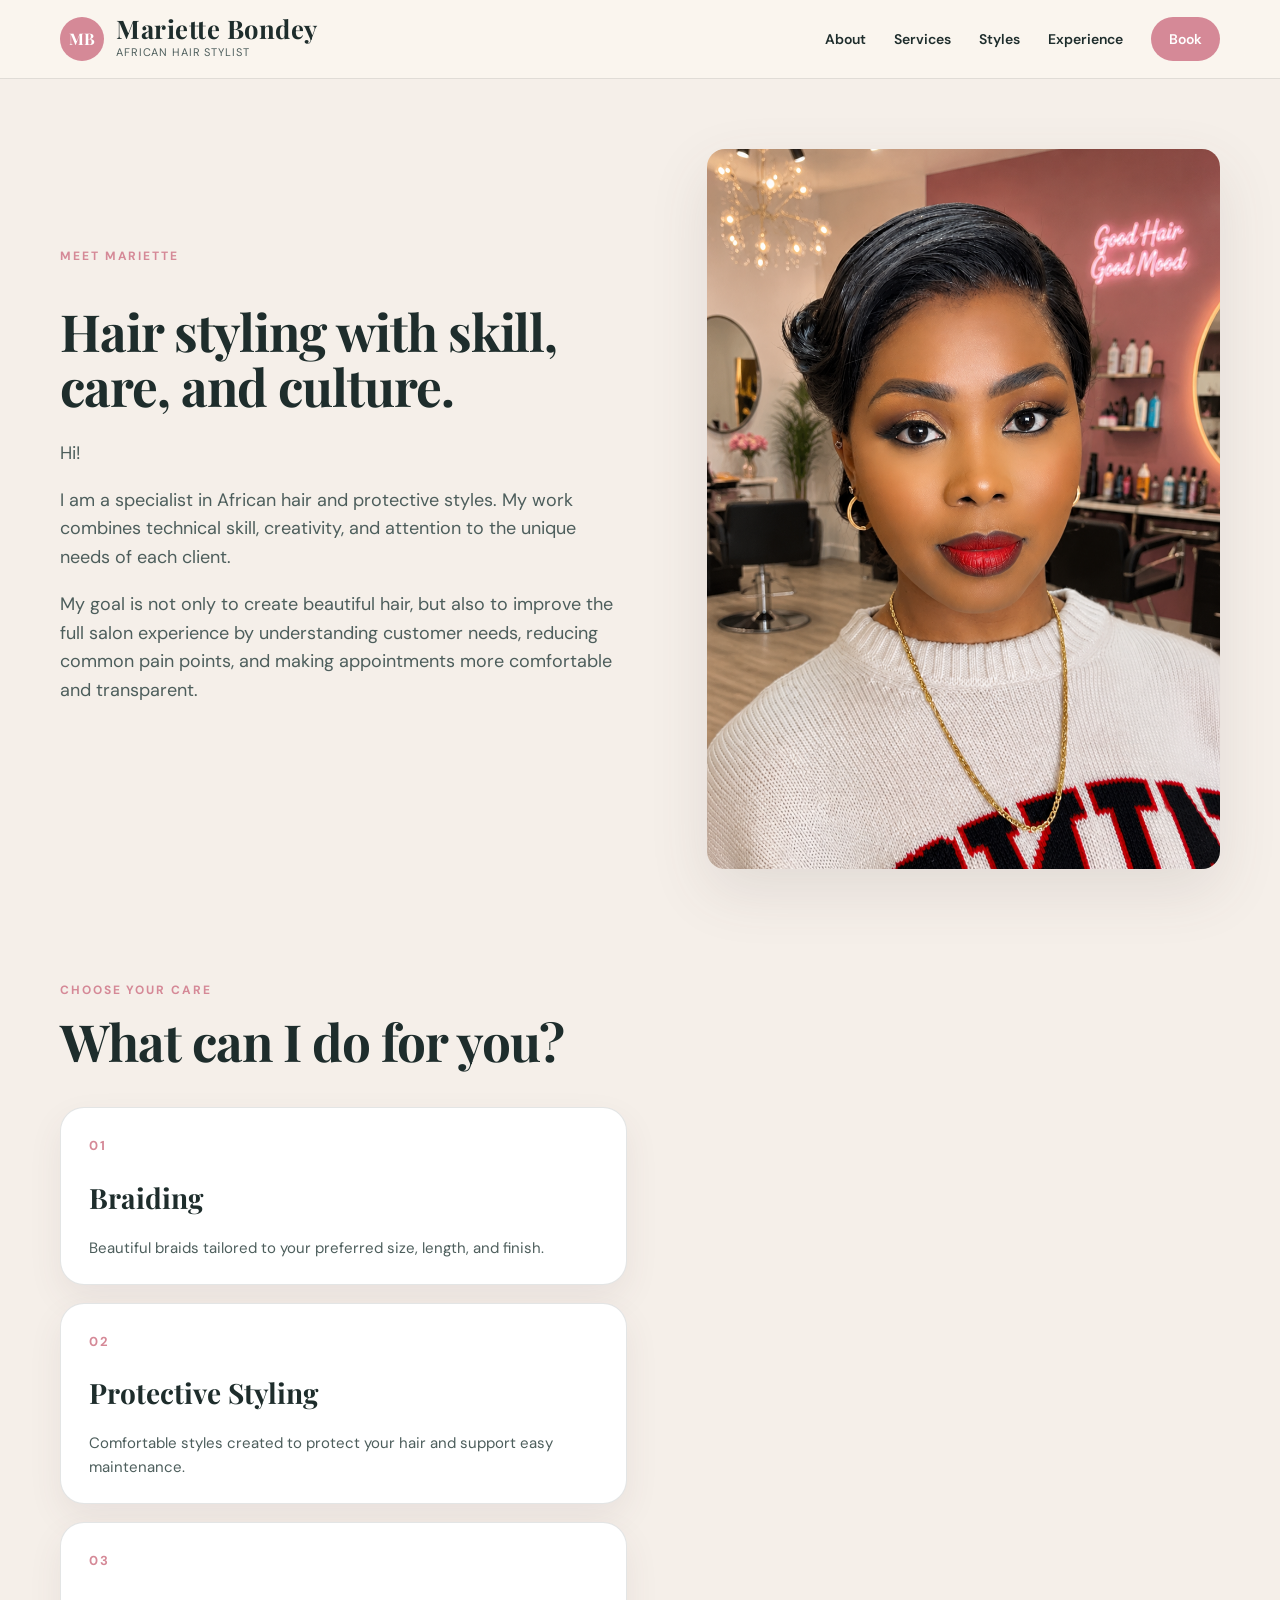
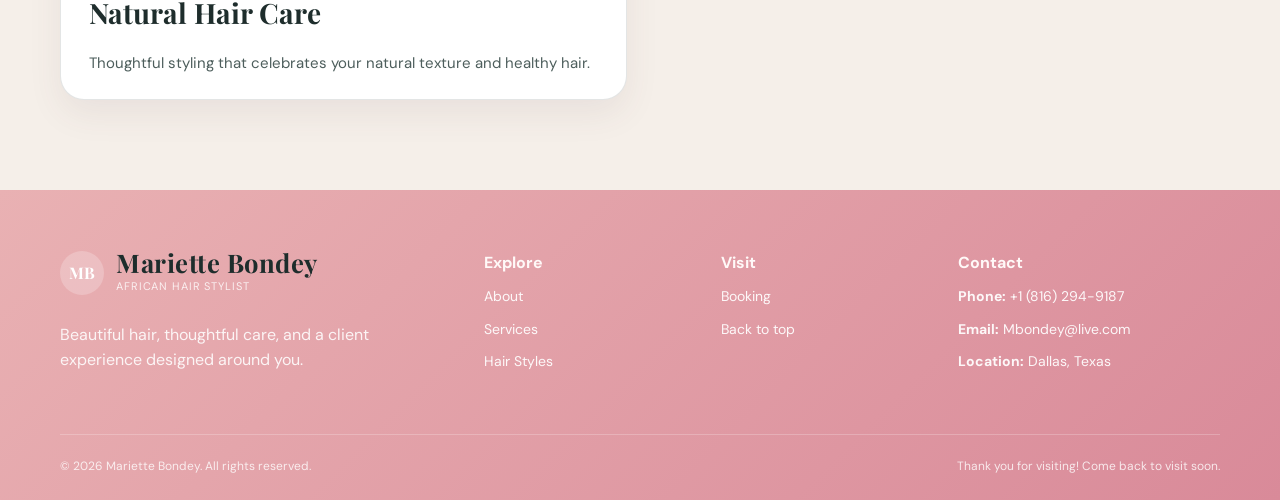
==== commit ceb1f133: "Refine About page introduction" ====
--- a/about.html
+++ b/about.html
@@ -43,14 +43,16 @@
           <div class="body-copy">
             <p>
               Hi!
-              Mariette Bondey specializes in African hair styling and protective styles.
-              Her work combines technical skill, creativity, and attention to the individual
+            </p>
+            <p>
+              I am a specialist in African hair and protective styles.
+              My work combines technical skill, creativity, and attention to the unique
               needs of each client.
             </p>
             <p>
-              Her goal is not only to create beautiful hair, but also to improve the full
+              My goal is not only to create beautiful hair, but also to improve the full
               salon experience by understanding customer needs, reducing common pain points,
-              and making appointments more comfortable, transparent, and user-centered.
+              and making appointments more comfortable and transparent.
             </p>
           </div>
         </div>
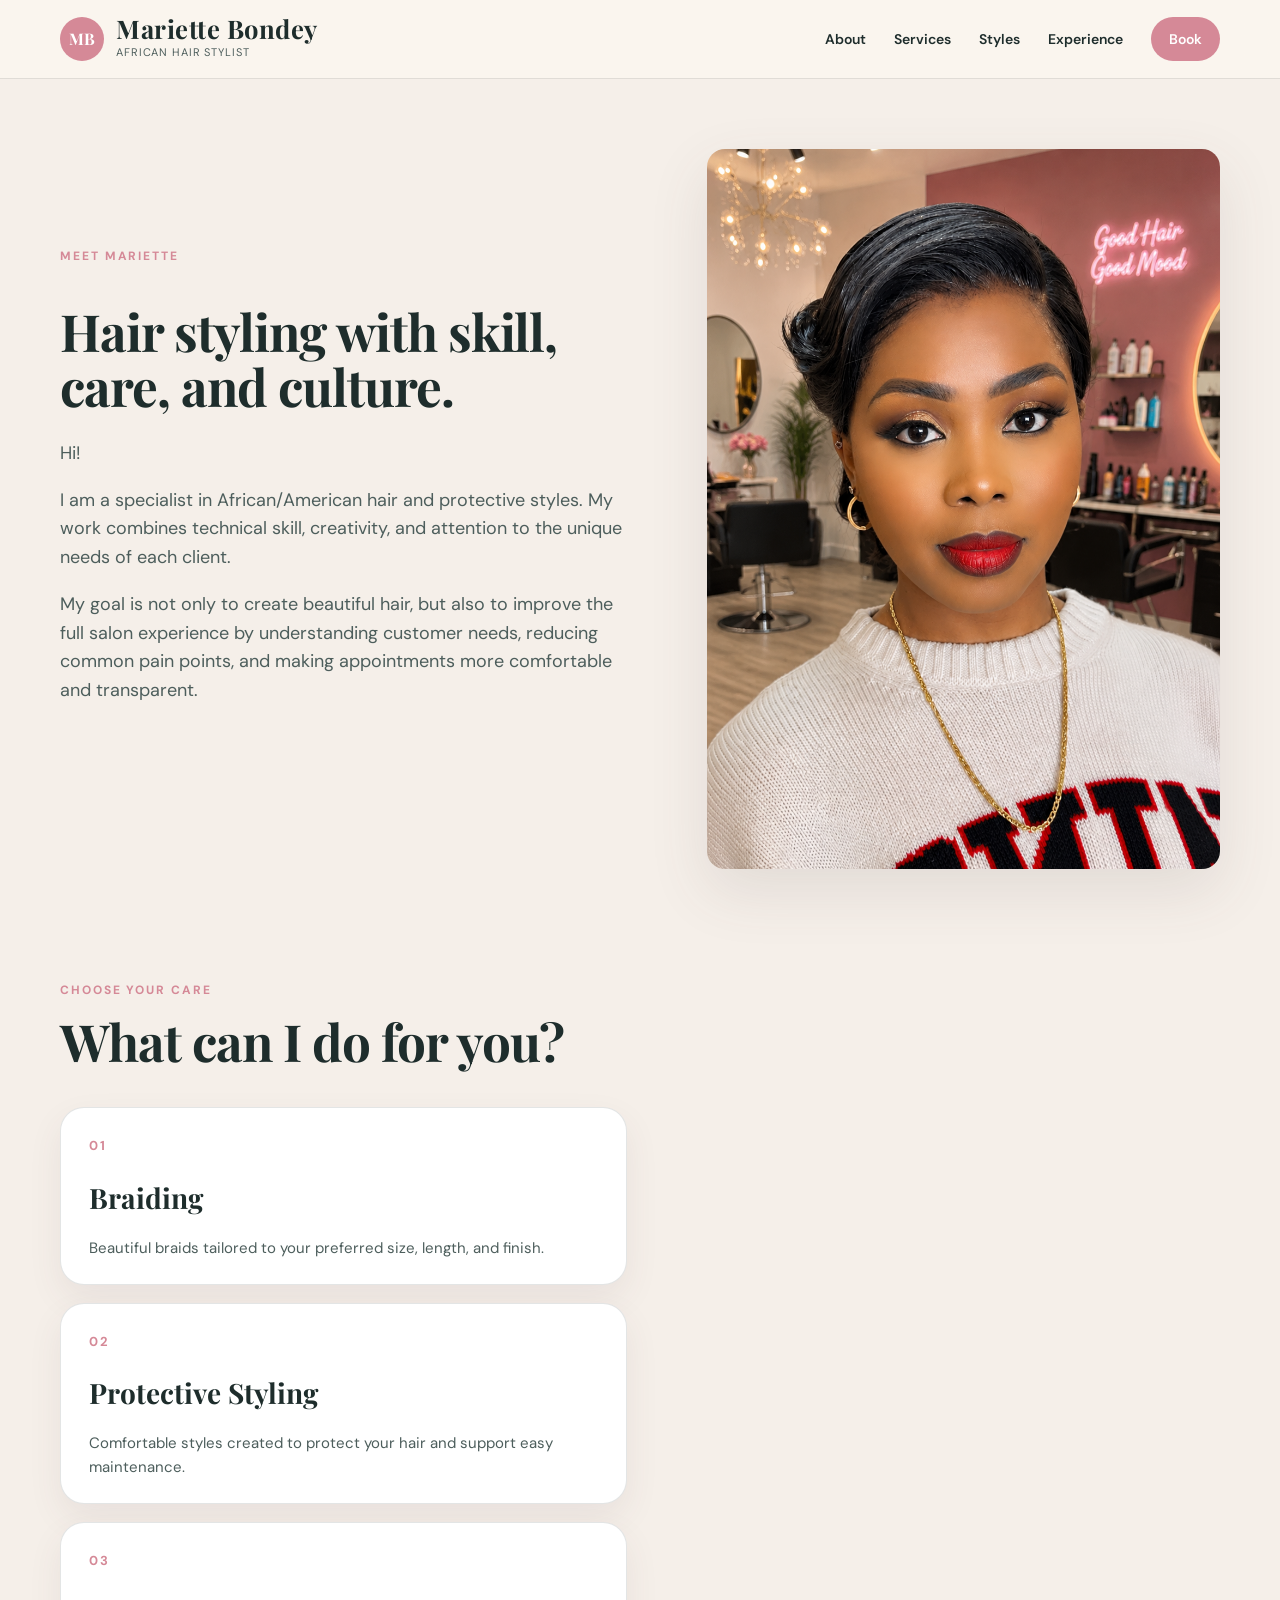
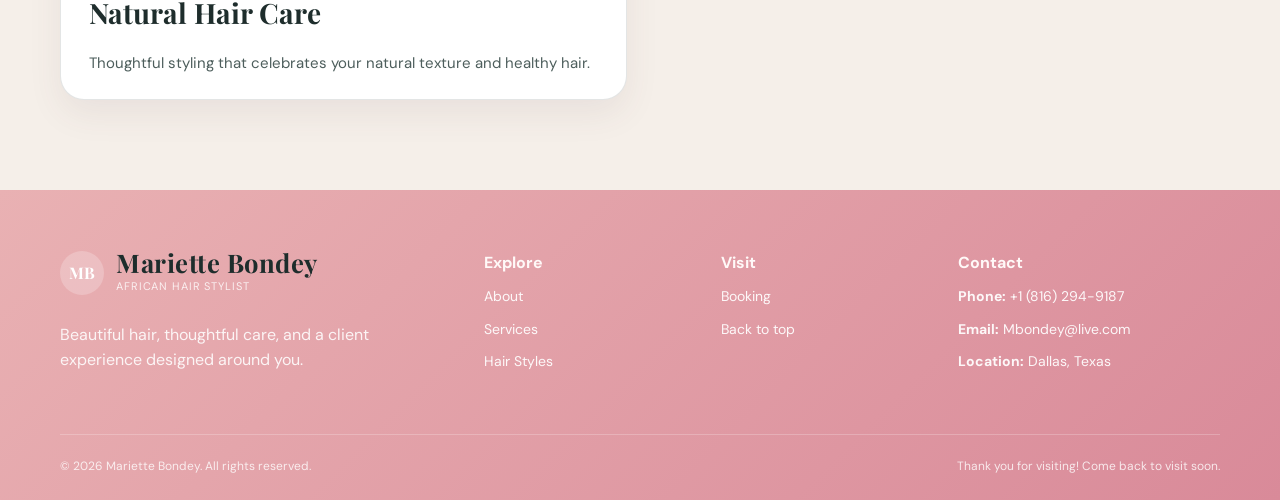
==== commit d5cdcf51: "Update About page specialty description" ====
--- a/about.html
+++ b/about.html
@@ -45,7 +45,7 @@
               Hi!
             </p>
             <p>
-              I am a specialist in African hair and protective styles.
+              I am a specialist in African/American hair and protective styles.
               My work combines technical skill, creativity, and attention to the unique
               needs of each client.
             </p>
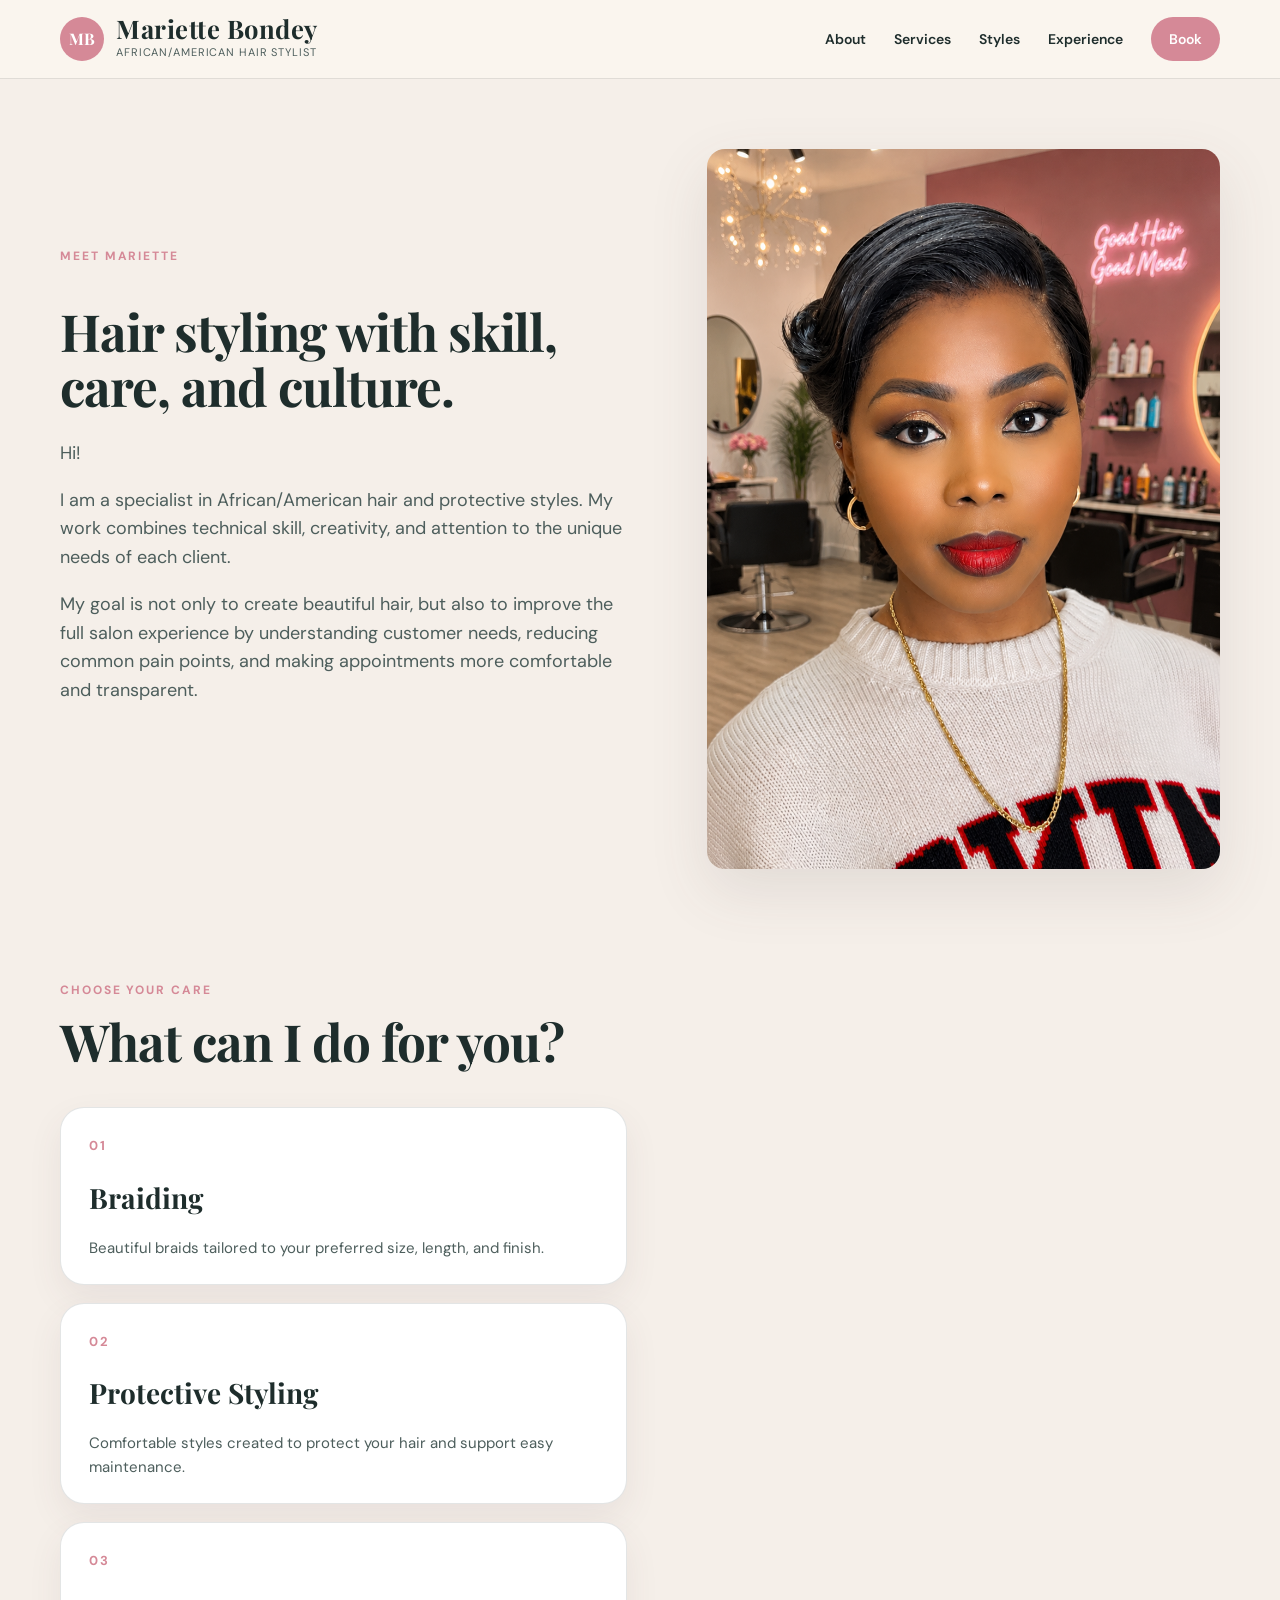
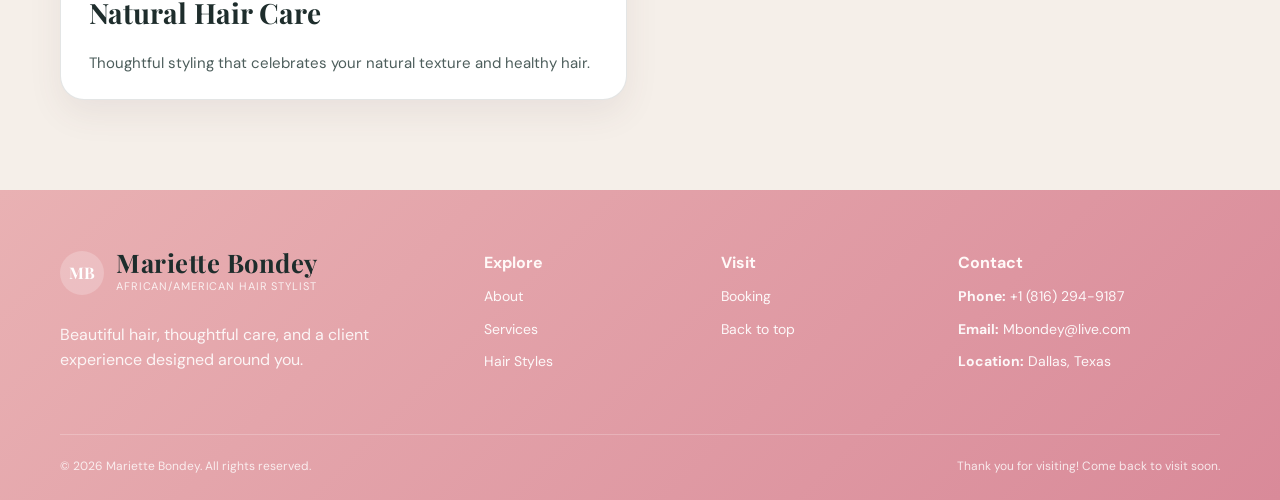
==== commit 572b3361: "Update stylist branding across site" ====
--- a/about.html
+++ b/about.html
@@ -18,7 +18,7 @@
         <span class="brand-mark">MB</span>
         <span>
           <strong>Mariette Bondey</strong>
-          <small>African Hair Stylist</small>
+          <small>African/American Hair Stylist</small>
         </span>
       </a>
 
@@ -98,7 +98,7 @@
       <div>
         <a class="brand footer-brand" href="index.html">
           <span class="brand-mark">MB</span>
-          <span><strong>Mariette Bondey</strong><small>African Hair Stylist</small></span>
+          <span><strong>Mariette Bondey</strong><small>African/American Hair Stylist</small></span>
         </a>
         <p>Beautiful hair, thoughtful care, and a client experience designed around you.</p>
       </div>
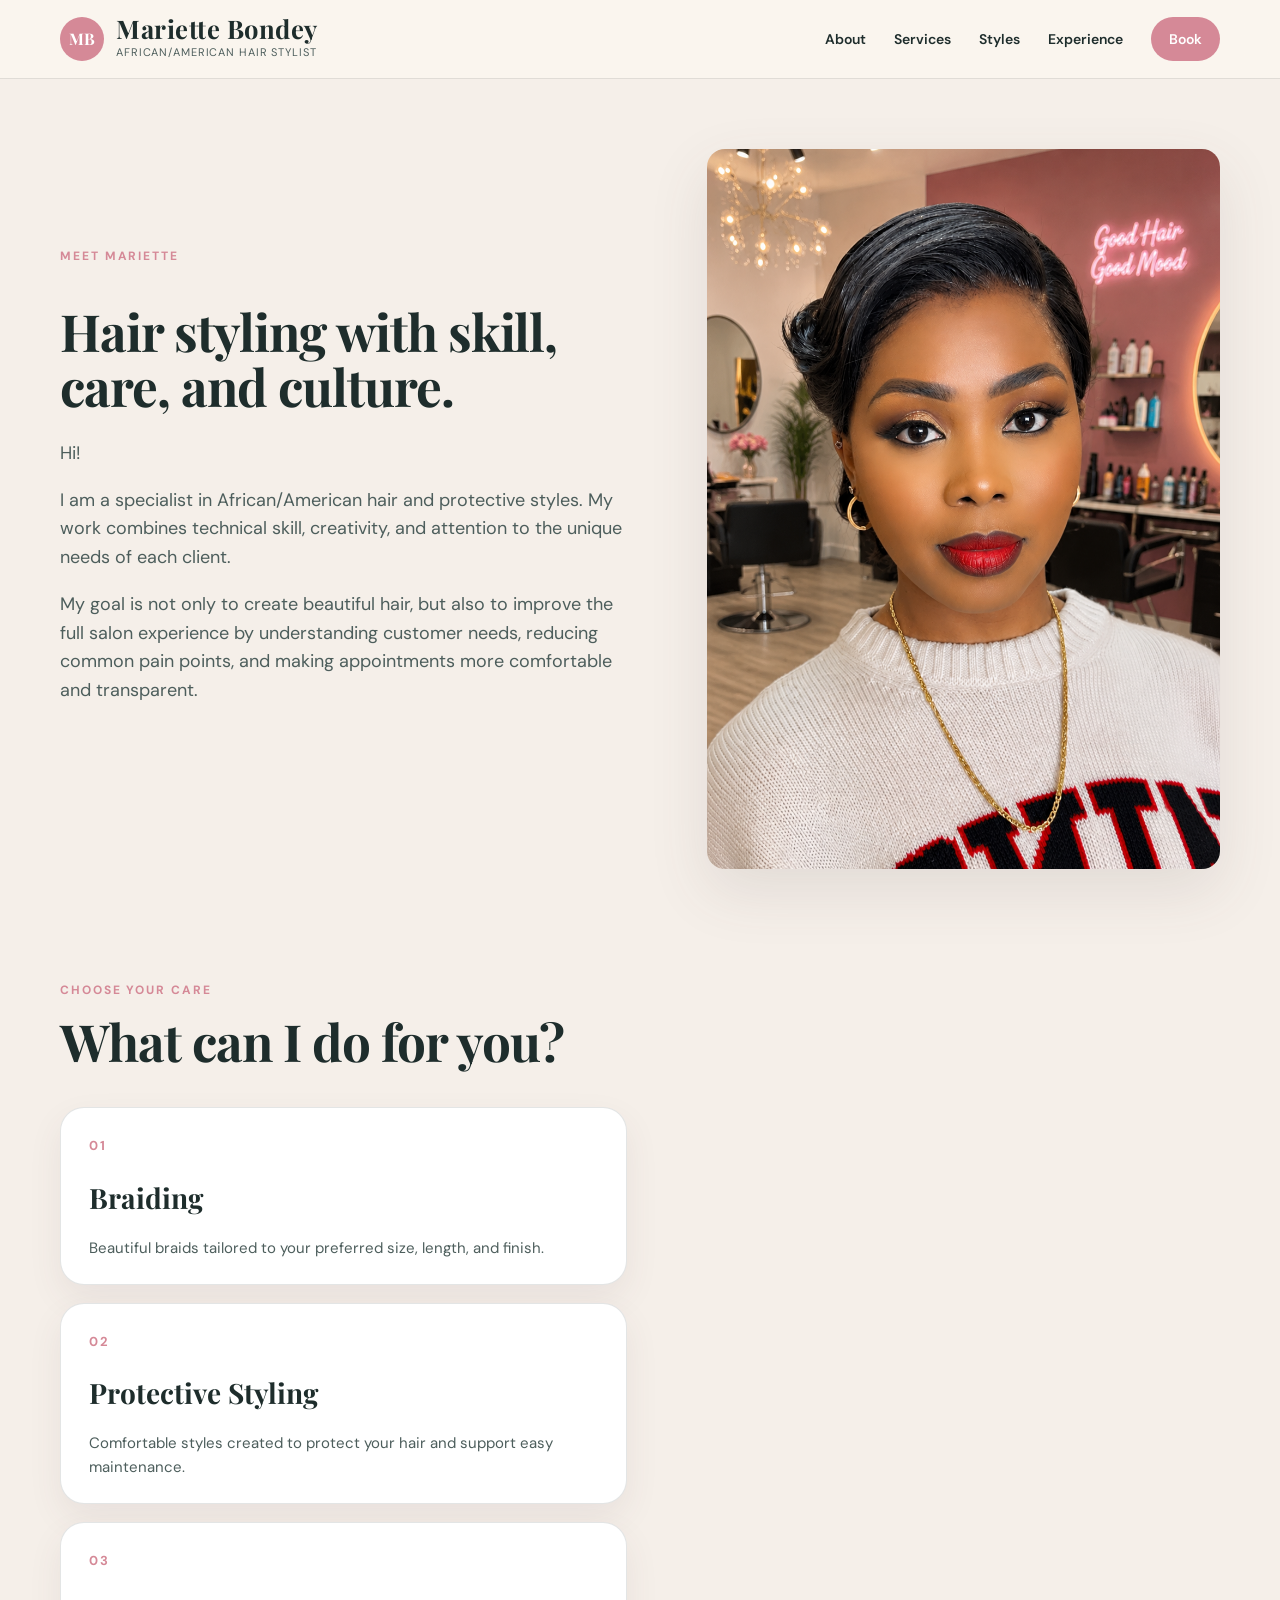
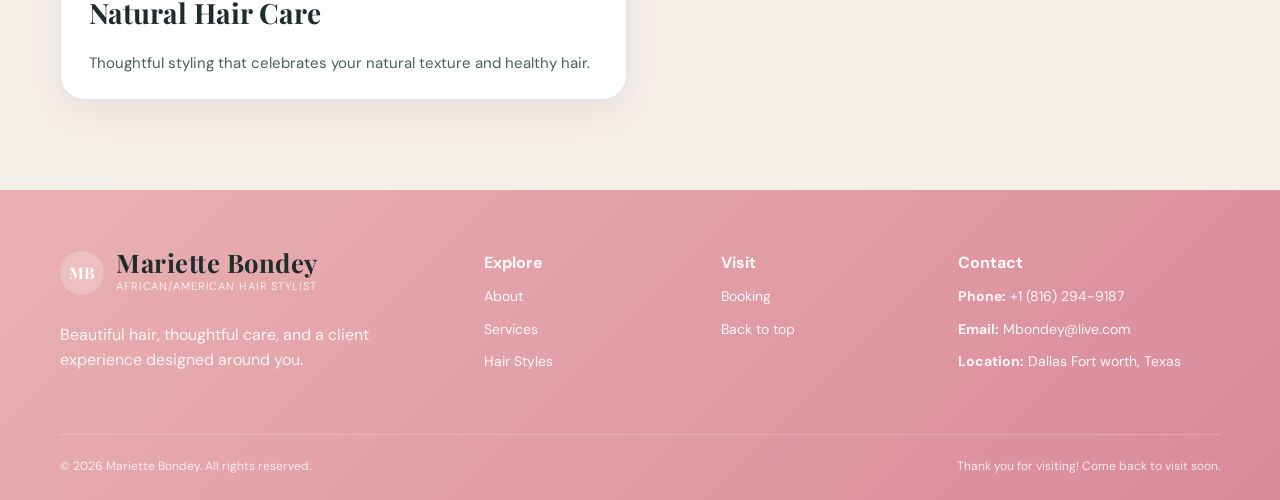
==== commit b46d34f5: "Update salon location details" ====
--- a/about.html
+++ b/about.html
@@ -117,7 +117,7 @@
         <strong>Contact</strong>
         <a href="tel:+18162949187"><strong>Phone:</strong> +1 (816) 294-9187</a>
         <a href="mailto:Mbondey@live.com"><strong>Email:</strong> Mbondey@live.com</a>
-        <span><strong>Location:</strong> Dallas, Texas</span>
+        <span><strong>Location:</strong> Dallas Fort worth, Texas</span>
       </div>
     </div>
     <div class="container copyright">
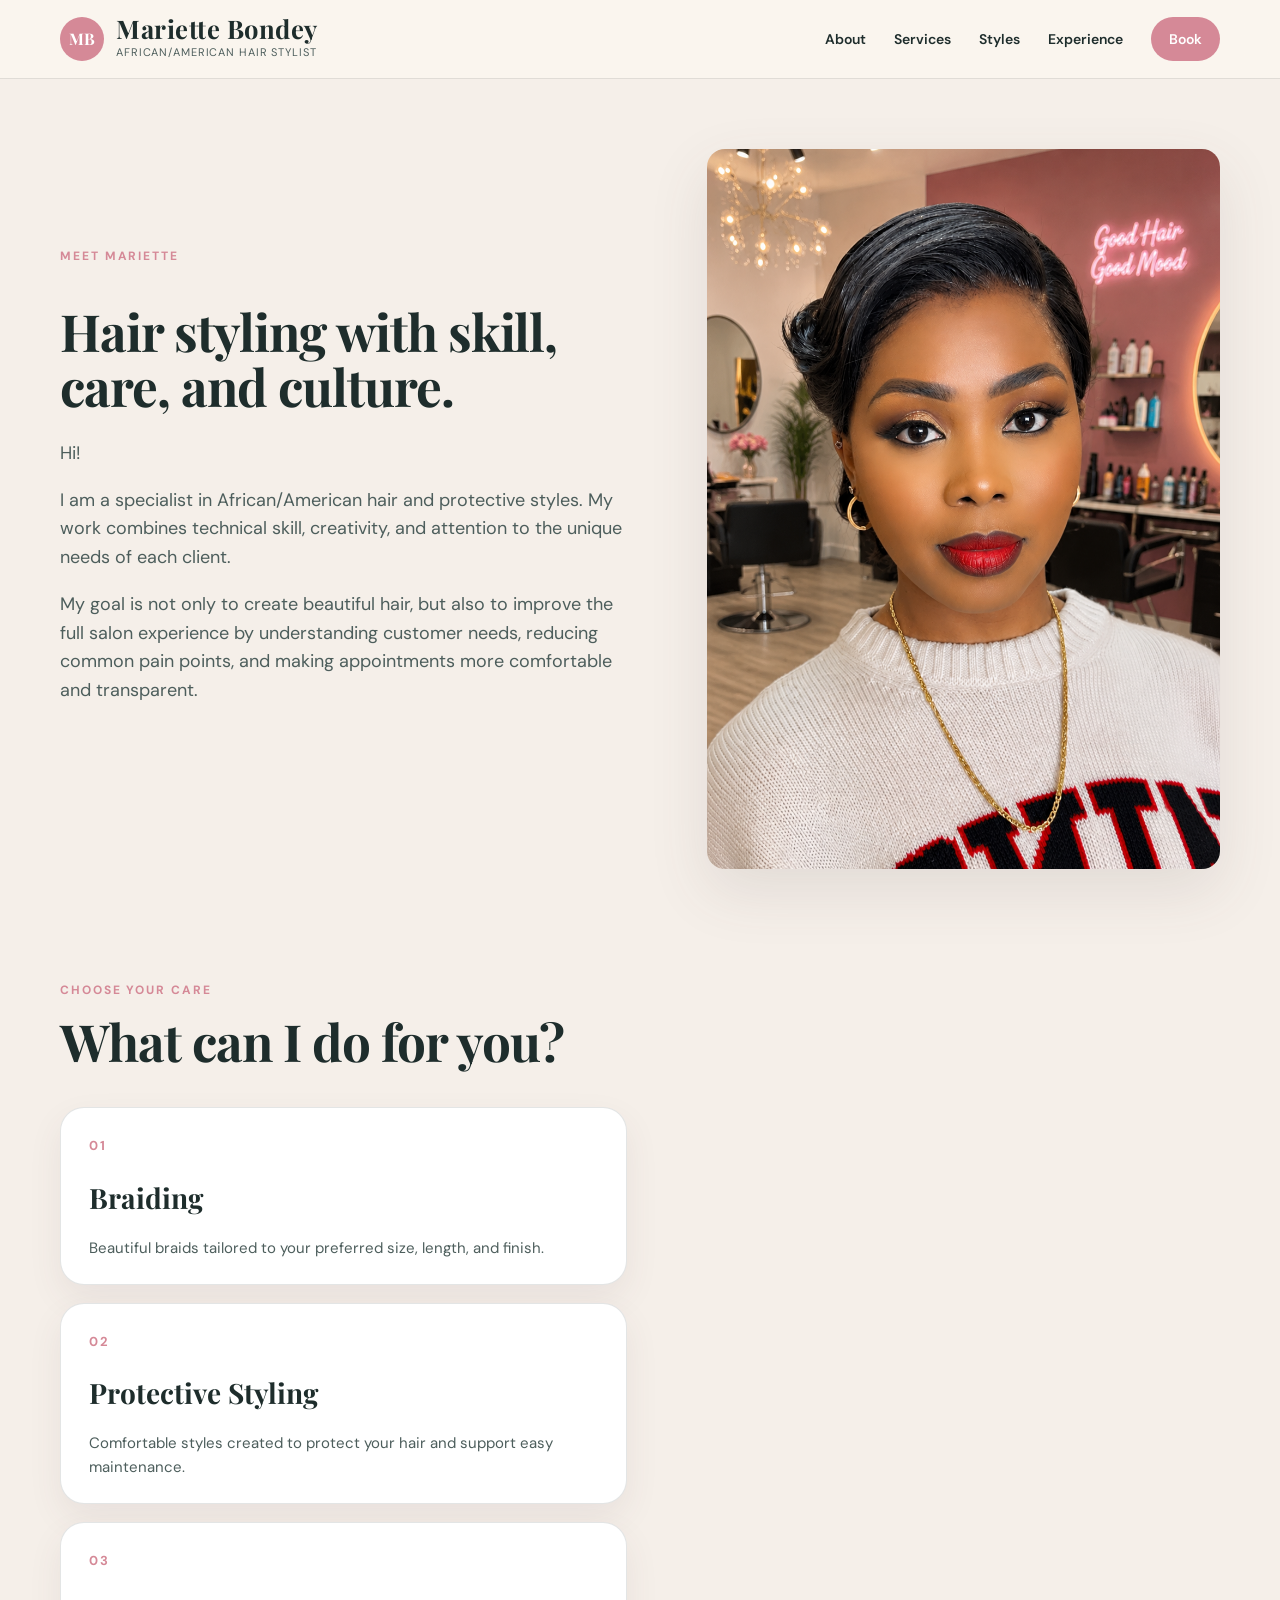
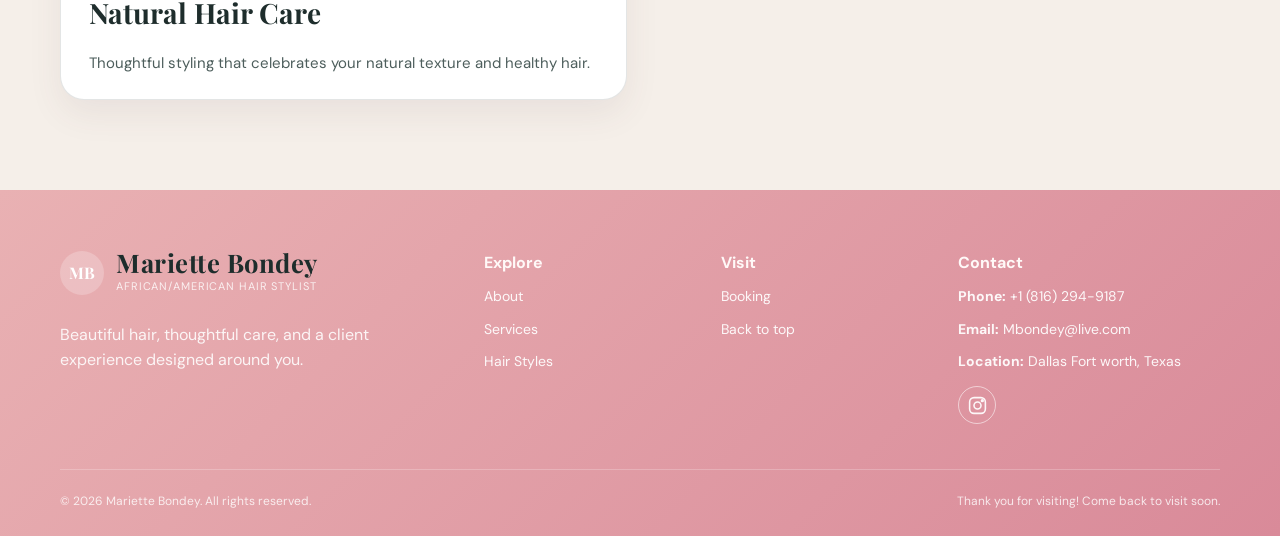
==== commit acabd7a2: "Add Instagram footer links and update pricing" ====
--- a/about.html
+++ b/about.html
@@ -118,6 +118,9 @@
         <a href="tel:+18162949187"><strong>Phone:</strong> +1 (816) 294-9187</a>
         <a href="mailto:Mbondey@live.com"><strong>Email:</strong> Mbondey@live.com</a>
         <span><strong>Location:</strong> Dallas Fort worth, Texas</span>
+        <a class="footer-social-link" href="https://www.instagram.com/bondeybraiding" target="_blank" rel="noopener noreferrer" aria-label="Follow Bondey Braiding on Instagram">
+          <svg viewBox="0 0 24 24" aria-hidden="true"><rect x="3" y="3" width="18" height="18" rx="5"></rect><circle cx="12" cy="12" r="4"></circle><circle cx="17.5" cy="6.5" r="1"></circle></svg>
+        </a>
       </div>
     </div>
     <div class="container copyright">
--- a/styles.css
+++ b/styles.css
@@ -667,6 +667,19 @@
 .footer-grid p { max-width: 460px; color: rgba(255,255,255,0.88); }
 .footer-grid a:not(.brand) { color: rgba(255,255,255,0.93); font-size: 14px; }
 .footer-contact span { color: rgba(255,255,255,0.93); font-size: 14px; }
+.footer-grid .footer-social-link {
+  display: inline-flex;
+  align-items: center;
+  justify-content: center;
+  width: 38px;
+  height: 38px;
+  margin-top: 4px;
+  border: 1px solid rgba(255,255,255,.55);
+  border-radius: 50%;
+  transition: transform .2s ease, background-color .2s ease;
+}
+.footer-grid .footer-social-link:hover { background: rgba(255,255,255,.18); transform: translateY(-2px); }
+.footer-social-link svg { width: 21px; height: 21px; fill: none; stroke: currentColor; stroke-width: 1.8; }
 .footer-brand .brand-mark { background: rgba(255,255,255,0.22); color: var(--white); }
 .footer-brand small { color: rgba(255,255,255,0.82); }
 .copyright {
